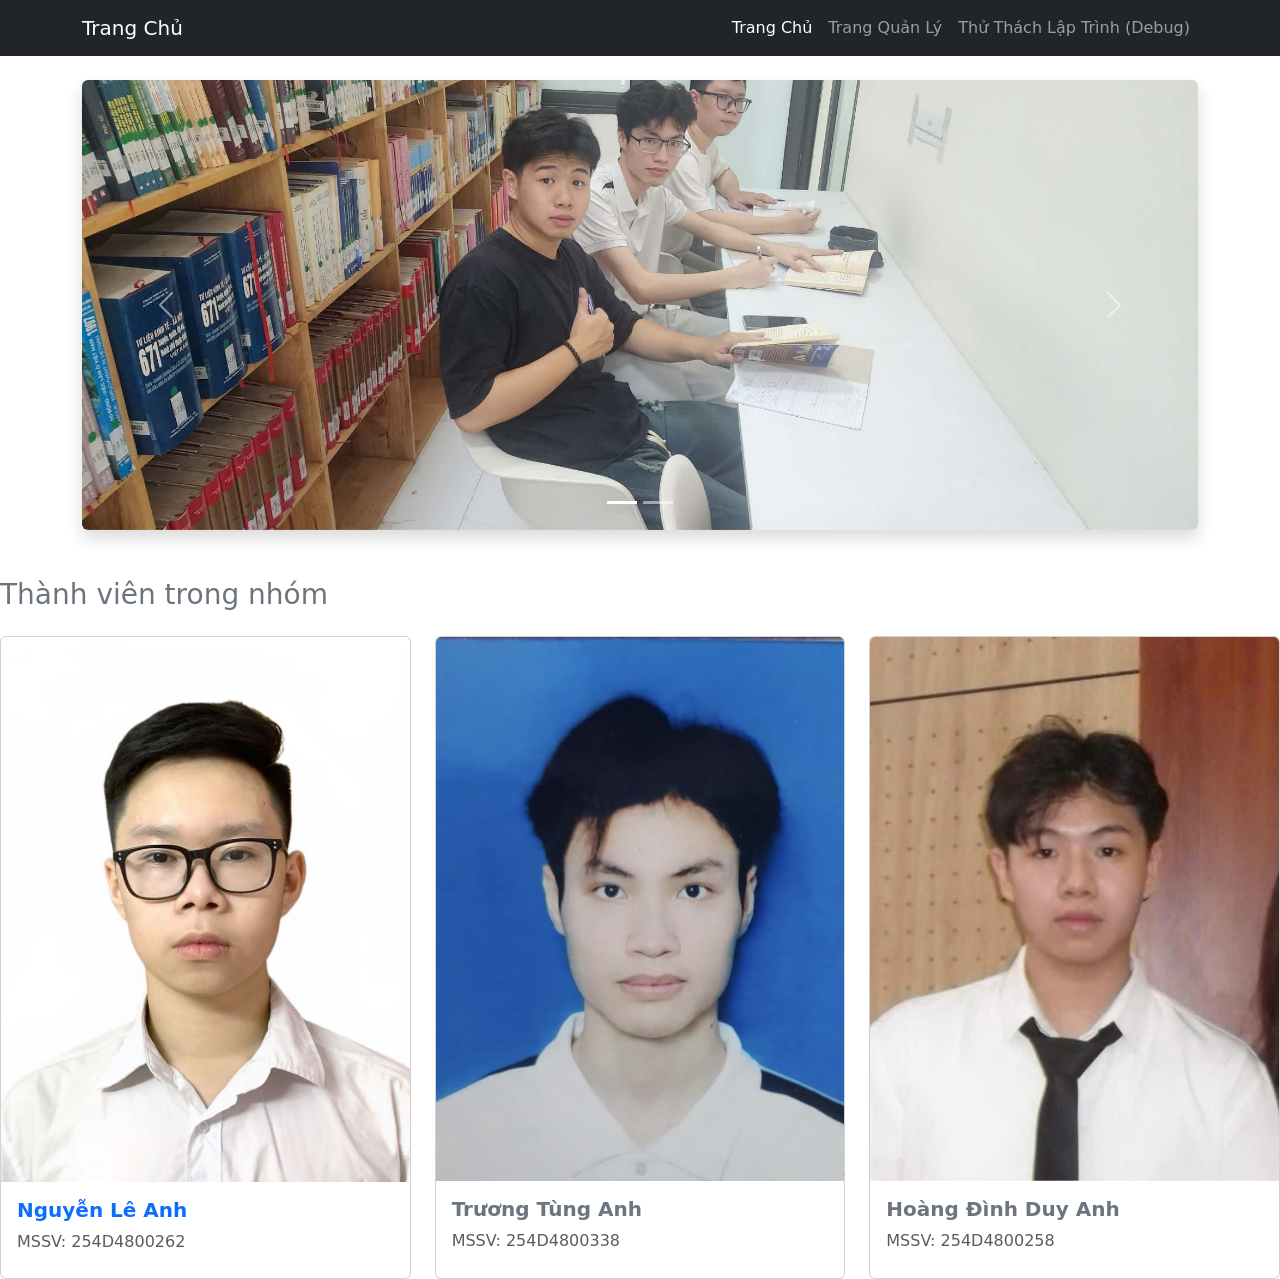
==== index.html @ 3762b153 "Update and rename trangchu.html to index.html" ====
<!doctype html>
<html lang="en">
  <head>
    <meta charset="UTF-8" />
    <meta name="viewport" content="width=device-width, initial-scale=1.0" />
    <title>Trang Chủ</title>
    <link rel="stylesheet" href="./bootstrap.min.css" />
  </head>
  <body>
    <nav class="navbar navbar-expand-lg navbar-dark bg-dark mb-4">
      <div class="container">
        <a class="navbar-brand" href="#">Trang Chủ</a>
        <div class="navbar-nav ms-auto">
          <a class="nav-link active" href="trangchu.html">Trang Chủ</a>
          <a class="nav-link" href="quanly.html">Trang Quản Lý</a>
          <a class="nav-link" href="Debug.html">Thử Thách Lập Trình (Debug)</a>
        </div>
      </div>
    </nav>


    <div class="container">
        <div id="groupCarousel" class="carousel slide mb-5 shadow rounded overflow-hidden" data-bs-ride="carousel">
            <div class="carousel-indicators">
                <button type="button" data-bs-target="#groupCarousel" data-bs-slide-to="0" class="active" aria-current="true" aria-label="Slide 1"></button>
                <button type="button" data-bs-target="#groupCarousel" data-bs-slide-to="1" aria-label="Slide 2"></button>
            </div>
            <div class="carousel-inner">
                <div class="carousel-item active">
                    <img src="./thuvien.jpg" class="d-block w-100" style="height: 450px; object-fit: cover;" alt="Ảnh nhóm học tập tại thư viện 1">
                </div>
                <div class="carousel-item">
                    <img src="./thuvien.jpg" class="d-block w-100" style="height: 450px; object-fit: cover;" alt="Ảnh nhóm học tập tại thư viện 2">
                </div>
            </div>
            <button class="carousel-control-prev" type="button" data-bs-target="#groupCarousel" data-bs-slide="prev">
                <span class="carousel-control-prev-icon" aria-hidden="true"></span>
                <span class="visually-hidden">Previous</span>
            </button>
            <button class="carousel-control-next" type="button" data-bs-target="#groupCarousel" data-bs-slide="next">
                <span class="carousel-control-next-icon" aria-hidden="true"></span>
                <span class="visually-hidden">Next</span>
            </button>
        </div>
    </div>


    <h3 class="mb-4 text-secondary">Thành viên trong nhóm</h3>
        <div class="row g-4">
            <div class="col-md-6 col-lg-4">
                <div class="card h-100 overflow-hidden">
                    <img src="./LeAnh.jpg" class="card-img-top profile-img" alt="" />
                    <div class="card-body">
                        <h5 class="card-title text-primary fw-bold">Nguyễn Lê Anh</h5>
                        <p class="text-muted mb-2">MSSV: 254D4800262</p>
                    </div>
                </div>
            </div>
            <div class="col-md-6 col-lg-4">
                <div class="card h-100 overflow-hidden">
                    <img src="./TungAnh.jpg" class="card-img-top profile-img" alt="" />
                    <div class="card-body">
                        <h5 class="card-title text-secondary fw-bold">Trương Tùng Anh</h5>
                        <p class="text-muted mb-2">MSSV: 254D4800338</p>
                    </div>
                </div>
            </div>
            <div class="col-md-6 col-lg-4">
                <div class="card h-100 overflow-hidden">
                    <img src="./DuyAnh.jpg" class="card-img-top profile-img" alt="" />
                    <div class="card-body">
                        <h5 class="card-title text-secondary fw-bold">Hoàng Đình Duy Anh</h5>
                        <p class="text-muted mb-2">MSSV: 254D4800258</p>
                    </div>
                </div>
            </div>
        </div>
    </div>
    <script src="https://cdn.jsdelivr.net/npm/bootstrap@5.3.0/dist/js/bootstrap.bundle.min.js"></script>
  </body>
</html>
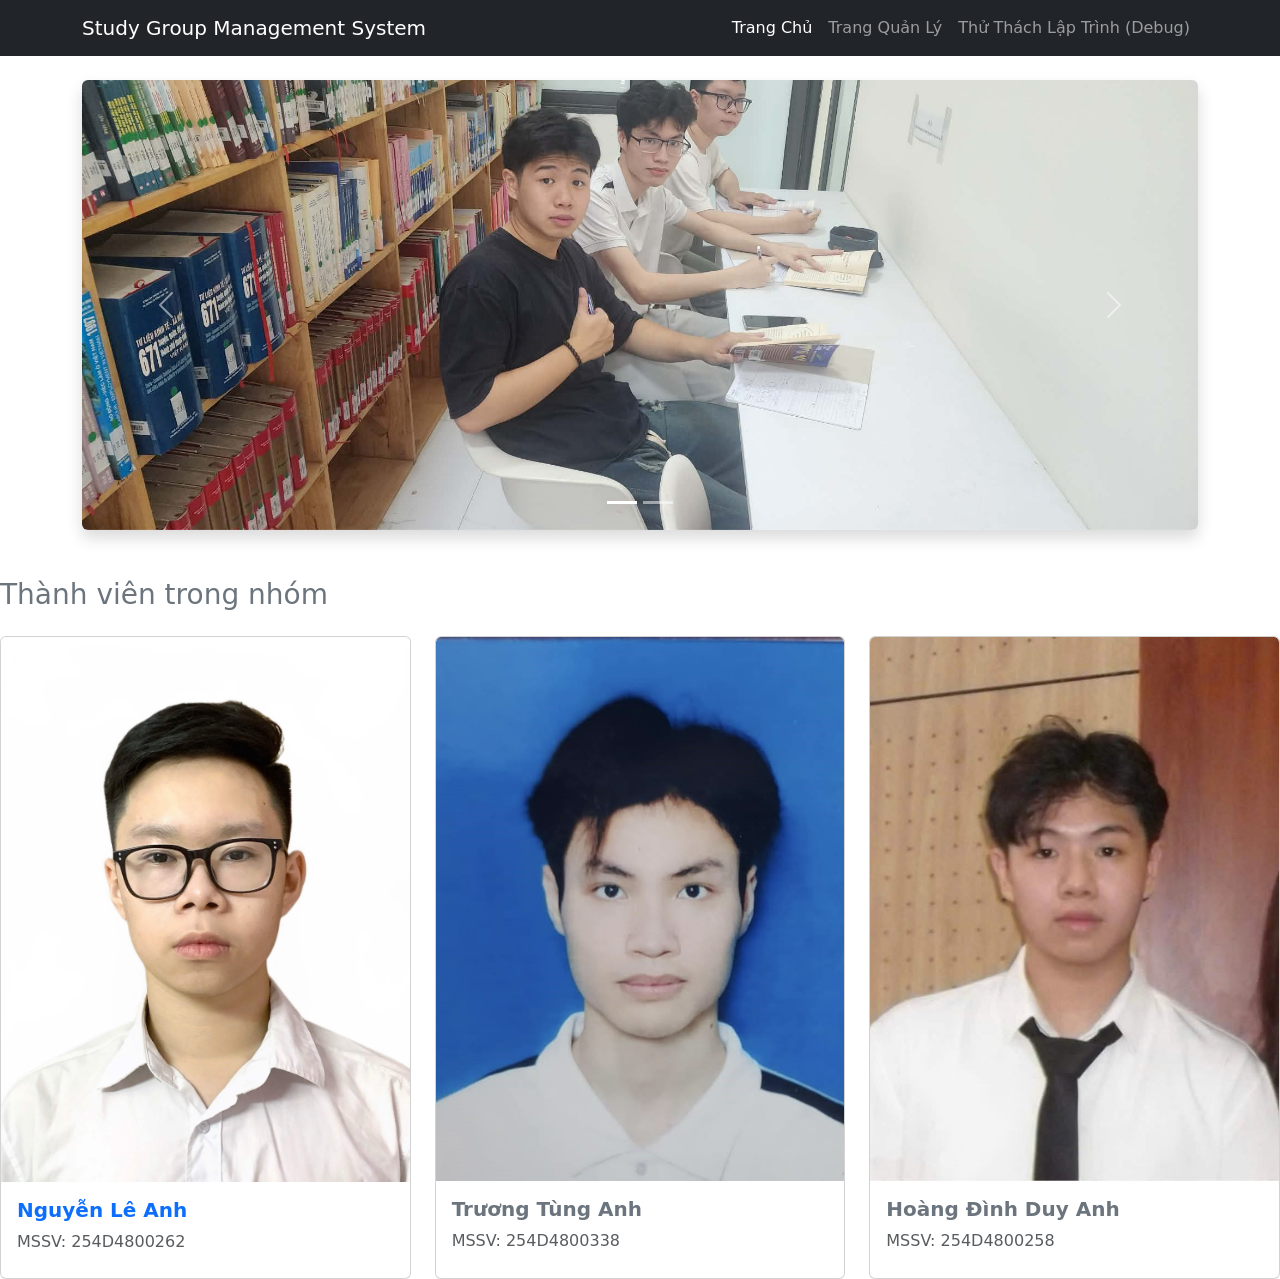
==== commit 3ac157c7: "Update index.html" ====
--- a/index.html
+++ b/index.html
@@ -3,15 +3,15 @@
   <head>
     <meta charset="UTF-8" />
     <meta name="viewport" content="width=device-width, initial-scale=1.0" />
-    <title>Trang Chủ</title>
+    <title>Trang Chủ - Hệ thống quản lý nhóm sinh viên</title>
     <link rel="stylesheet" href="./bootstrap.min.css" />
   </head>
   <body>
     <nav class="navbar navbar-expand-lg navbar-dark bg-dark mb-4">
       <div class="container">
-        <a class="navbar-brand" href="#">Trang Chủ</a>
+        <a class="navbar-brand" href="#">Study Group Management System</a>
         <div class="navbar-nav ms-auto">
-          <a class="nav-link active" href="trangchu.html">Trang Chủ</a>
+          <a class="nav-link active" href="index.html">Trang Chủ</a>
           <a class="nav-link" href="quanly.html">Trang Quản Lý</a>
           <a class="nav-link" href="Debug.html">Thử Thách Lập Trình (Debug)</a>
         </div>
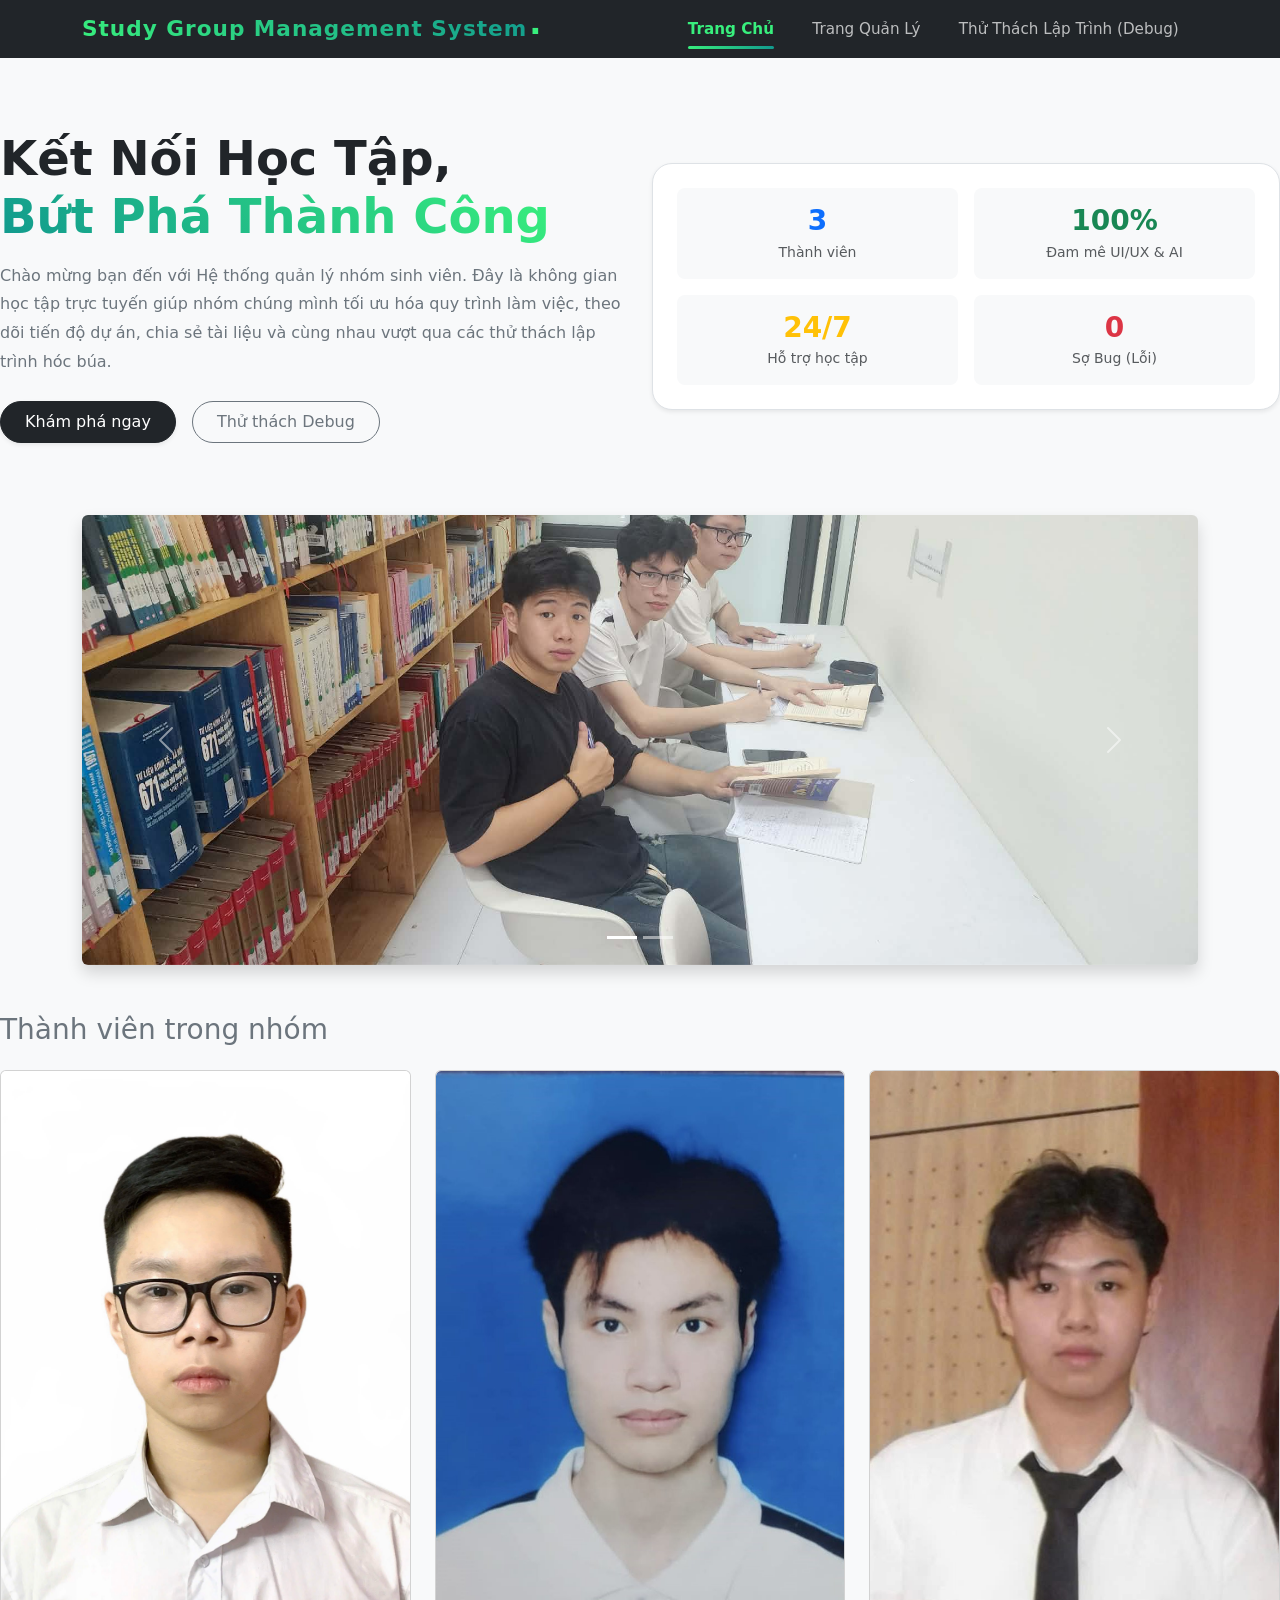
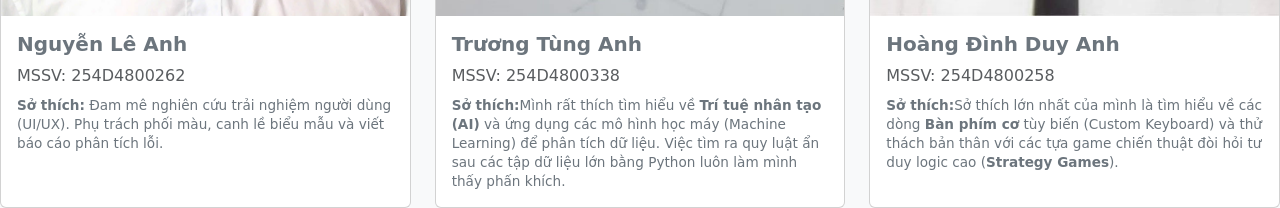
==== commit b42599c3: "Update index.html" ====
--- a/index.html
+++ b/index.html
@@ -5,6 +5,7 @@
     <meta name="viewport" content="width=device-width, initial-scale=1.0" />
     <title>Trang Chủ - Hệ thống quản lý nhóm sinh viên</title>
     <link rel="stylesheet" href="./bootstrap.min.css" />
+    <link rel="stylesheet" href="./index.css">
   </head>
   <body>
     <nav class="navbar navbar-expand-lg navbar-dark bg-dark mb-4">
@@ -18,6 +19,51 @@
       </div>
     </nav>
 
+    <div class="row align-items-center my-5 py-4">
+            <div class="col-lg-6 mb-4 mb-lg-0">
+                <h1 class="display-5 fw-bold text-dark mb-3">
+                    Kết Nối Học Tập,<br>
+                    <span class="text-transparent bg-clip-text" style="background: linear-gradient(45deg, #11998e, #38ef7d); -webkit-background-clip: text; -webkit-text-fill-color: transparent;">Bứt Phá Thành Công</span>
+                </h1>
+                <p class="text-secondary lead fs-6" style="line-height: 1.8;">
+                    Chào mừng bạn đến với <strong>Hệ thống quản lý nhóm sinh viên</strong>. Đây là không gian học tập trực tuyến giúp nhóm chúng mình tối ưu hóa quy trình làm việc, theo dõi tiến độ dự án, chia sẻ tài liệu và cùng nhau vượt qua các thử thách lập trình hóc búa. 
+                </p>
+                <div class="d-flex gap-3 mt-4">
+                    <a href="quanly.html" class="btn btn-dark px-4 py-2 rounded-pill fw-medium shadow-sm transition-all">Khám phá ngay</a>
+                    <a href="Debug.html" class="btn btn-outline-secondary px-4 py-2 rounded-pill fw-medium transition-all">Thử thách Debug</a>
+                </div>
+            </div>
+            <div class="col-lg-6 text-center">
+                <div class="p-4 bg-white rounded-4 shadow-sm border" style="border-radius: 20px !important;">
+                    <div class="row g-3">
+                        <div class="col-6">
+                            <div class="p-3 bg-light rounded-3">
+                                <h3 class="fw-bold text-primary mb-1">3</h3>
+                                <p class="text-muted small mb-0">Thành viên</p>
+                            </div>
+                        </div>
+                        <div class="col-6">
+                            <div class="p-3 bg-light rounded-3">
+                                <h3 class="fw-bold text-success mb-1">100%</h3>
+                                <p class="text-muted small mb-0">Đam mê UI/UX & AI</p>
+                            </div>
+                        </div>
+                        <div class="col-6">
+                            <div class="p-3 bg-light rounded-3">
+                                <h3 class="fw-bold text-warning mb-1">24/7</h3>
+                                <p class="text-muted small mb-0">Hỗ trợ học tập</p>
+                            </div>
+                        </div>
+                        <div class="col-6">
+                            <div class="p-3 bg-light rounded-3">
+                                <h3 class="fw-bold text-danger mb-1">0</h3>
+                                <p class="text-muted small mb-0">Sợ Bug (Lỗi)</p>
+                            </div>
+                        </div>
+                    </div>
+                </div>
+            </div>
+        </div>
 
     <div class="container">
         <div id="groupCarousel" class="carousel slide mb-5 shadow rounded overflow-hidden" data-bs-ride="carousel">
@@ -51,8 +97,11 @@
                 <div class="card h-100 overflow-hidden">
                     <img src="./LeAnh.jpg" class="card-img-top profile-img" alt="" />
                     <div class="card-body">
-                        <h5 class="card-title text-primary fw-bold">Nguyễn Lê Anh</h5>
+                        <h5 class="card-title text-secondary fw-bold">Nguyễn Lê Anh</h5>
                         <p class="text-muted mb-2">MSSV: 254D4800262</p>
+                        <p class="card-text text-secondary" style="font-size: 0.85rem; line-height: 1.4;">
+                            <strong>Sở thích:</strong> Đam mê nghiên cứu trải nghiệm người dùng (UI/UX). Phụ trách phối màu, canh lề biểu mẫu và viết báo cáo phân tích lỗi.
+                        </p>
                     </div>
                 </div>
             </div>
@@ -62,6 +111,9 @@
                     <div class="card-body">
                         <h5 class="card-title text-secondary fw-bold">Trương Tùng Anh</h5>
                         <p class="text-muted mb-2">MSSV: 254D4800338</p>
+                        <p class="card-text text-secondary" style="font-size: 0.85rem; line-height: 1.4;">
+                            <strong>Sở thích:</strong>Mình rất thích tìm hiểu về <strong>Trí tuệ nhân tạo (AI)</strong> và ứng dụng các mô hình học máy (Machine Learning) để phân tích dữ liệu. Việc tìm ra quy luật ẩn sau các tập dữ liệu lớn bằng Python luôn làm mình thấy phấn khích.
+                        </p>
                     </div>
                 </div>
             </div>
@@ -71,6 +123,9 @@
                     <div class="card-body">
                         <h5 class="card-title text-secondary fw-bold">Hoàng Đình Duy Anh</h5>
                         <p class="text-muted mb-2">MSSV: 254D4800258</p>
+                        <p class="card-text text-secondary" style="font-size: 0.85rem; line-height: 1.4;">
+                            <strong>Sở thích:</strong>Sở thích lớn nhất của mình là tìm hiểu về các dòng <strong>Bàn phím cơ</strong> tùy biến (Custom Keyboard) và thử thách bản thân với các tựa game chiến thuật đòi hỏi tư duy logic cao (<strong>Strategy Games</strong>).
+                        </p>
                     </div>
                 </div>
             </div>
--- a/index.css
+++ b/index.css
@@ -0,0 +1,87 @@
+body {
+  background-color: #f8f9fa;
+}
+body .navbar .container .navbar-brand {
+  font-weight: 800;
+  font-size: 1.35rem;
+  letter-spacing: 1px;
+  background: linear-gradient(45deg, #38ef7d, #11998e);
+  -webkit-background-clip: text;
+  -webkit-text-fill-color: transparent;
+  position: relative;
+  transition: all 0.4s ease;
+  display: inline-block;
+}
+body .navbar .container .navbar-brand:hover {
+  transform: scale(1.03);
+  text-shadow: 0 0 15px rgba(56, 239, 125, 0.4);
+}
+body .navbar .container .navbar-brand::after {
+  content: ".";
+  color: #38ef7d;
+  -webkit-text-fill-color: #38ef7d;
+  font-size: 2rem;
+  line-height: 0;
+  position: relative;
+  top: -2px;
+  margin-left: 2px;
+}
+body .navbar .navbar-nav .nav-link {
+  font-weight: 500;
+  font-size: 0.95rem;
+  padding: 0.5rem 1.2rem;
+  position: relative;
+  transition: color 0.3s ease;
+  color: rgba(255, 255, 255, 0.7);
+}
+body .navbar .navbar-nav .nav-link.active {
+  color: #38ef7d;
+  font-weight: 700;
+}
+body .navbar .navbar-nav .nav-link.active::after {
+  content: "";
+  position: absolute;
+  bottom: 0;
+  left: 1.2rem;
+  right: 1.2rem;
+  height: 3px;
+  background: linear-gradient(45deg, #38ef7d, #11998e);
+  border-radius: 2px;
+}
+body .navbar .navbar-nav .nav-link:not(.active)::after {
+  content: "";
+  position: absolute;
+  bottom: 0;
+  left: 50%;
+  width: 0;
+  height: 2px;
+  background-color: #38ef7d;
+  transition: all 0.3s ease-in-out;
+  border-radius: 2px;
+}
+body .navbar .navbar-nav .nav-link:hover {
+  color: #ffffff;
+}
+body .navbar .navbar-nav .nav-link:not(.active):hover::after {
+  left: 1.2rem;
+  width: calc(100% - 2.4rem);
+}
+body .container .row .card .profile-img {
+  height: 260px;
+  object-fit: cover;
+  object-position: top;
+}
+body .container .row .card {
+  border: none;
+  border-radius: 16px;
+  box-shadow: 0 4px 18px rgba(0, 0, 0, 0.04);
+  transition: all 0.3s cubic-bezier(0.25, 0.8, 0.25, 1);
+  background-color: #ffffff;
+}
+body .container .row .card:hover {
+  transform: translateY(-6px);
+  box-shadow: 0 12px 30px rgba(0, 0, 0, 0.1);
+}
+body .container .row .card .card-body {
+  padding: 1.5rem;
+}
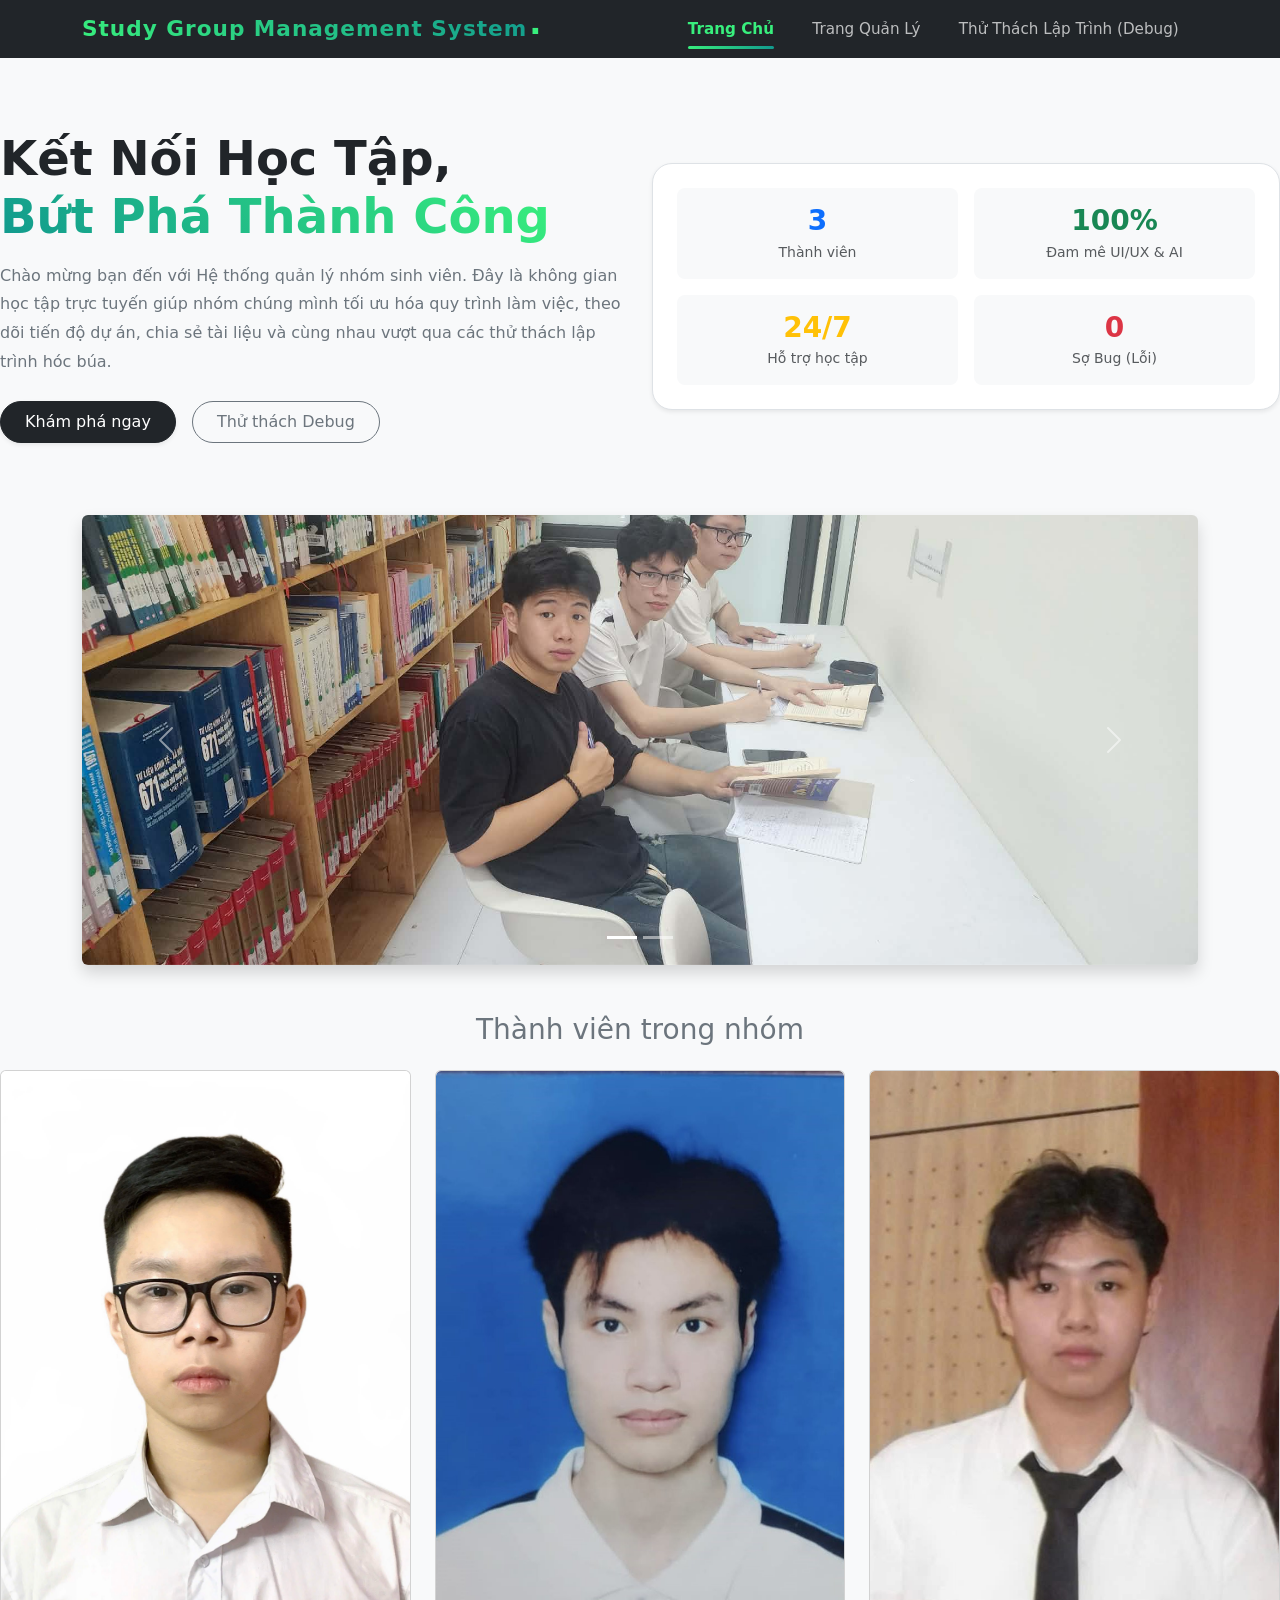
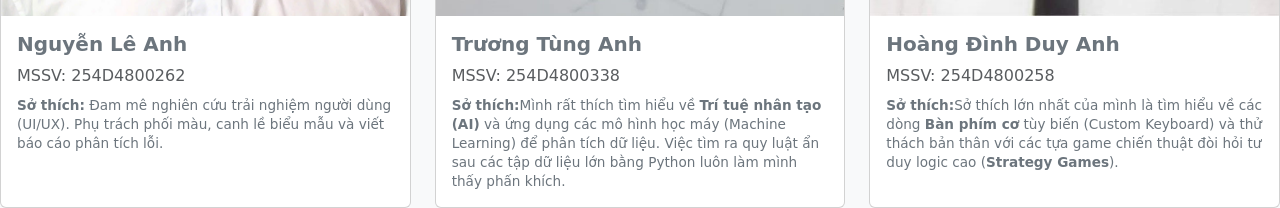
==== commit e21585d4: "Update index.html" ====
--- a/index.html
+++ b/index.html
@@ -91,7 +91,7 @@
     </div>
 
 
-    <h3 class="mb-4 text-secondary">Thành viên trong nhóm</h3>
+    <h3 align="center" class="mb-4 text-secondary">Thành viên trong nhóm</h3>
         <div class="row g-4">
             <div class="col-md-6 col-lg-4">
                 <div class="card h-100 overflow-hidden">
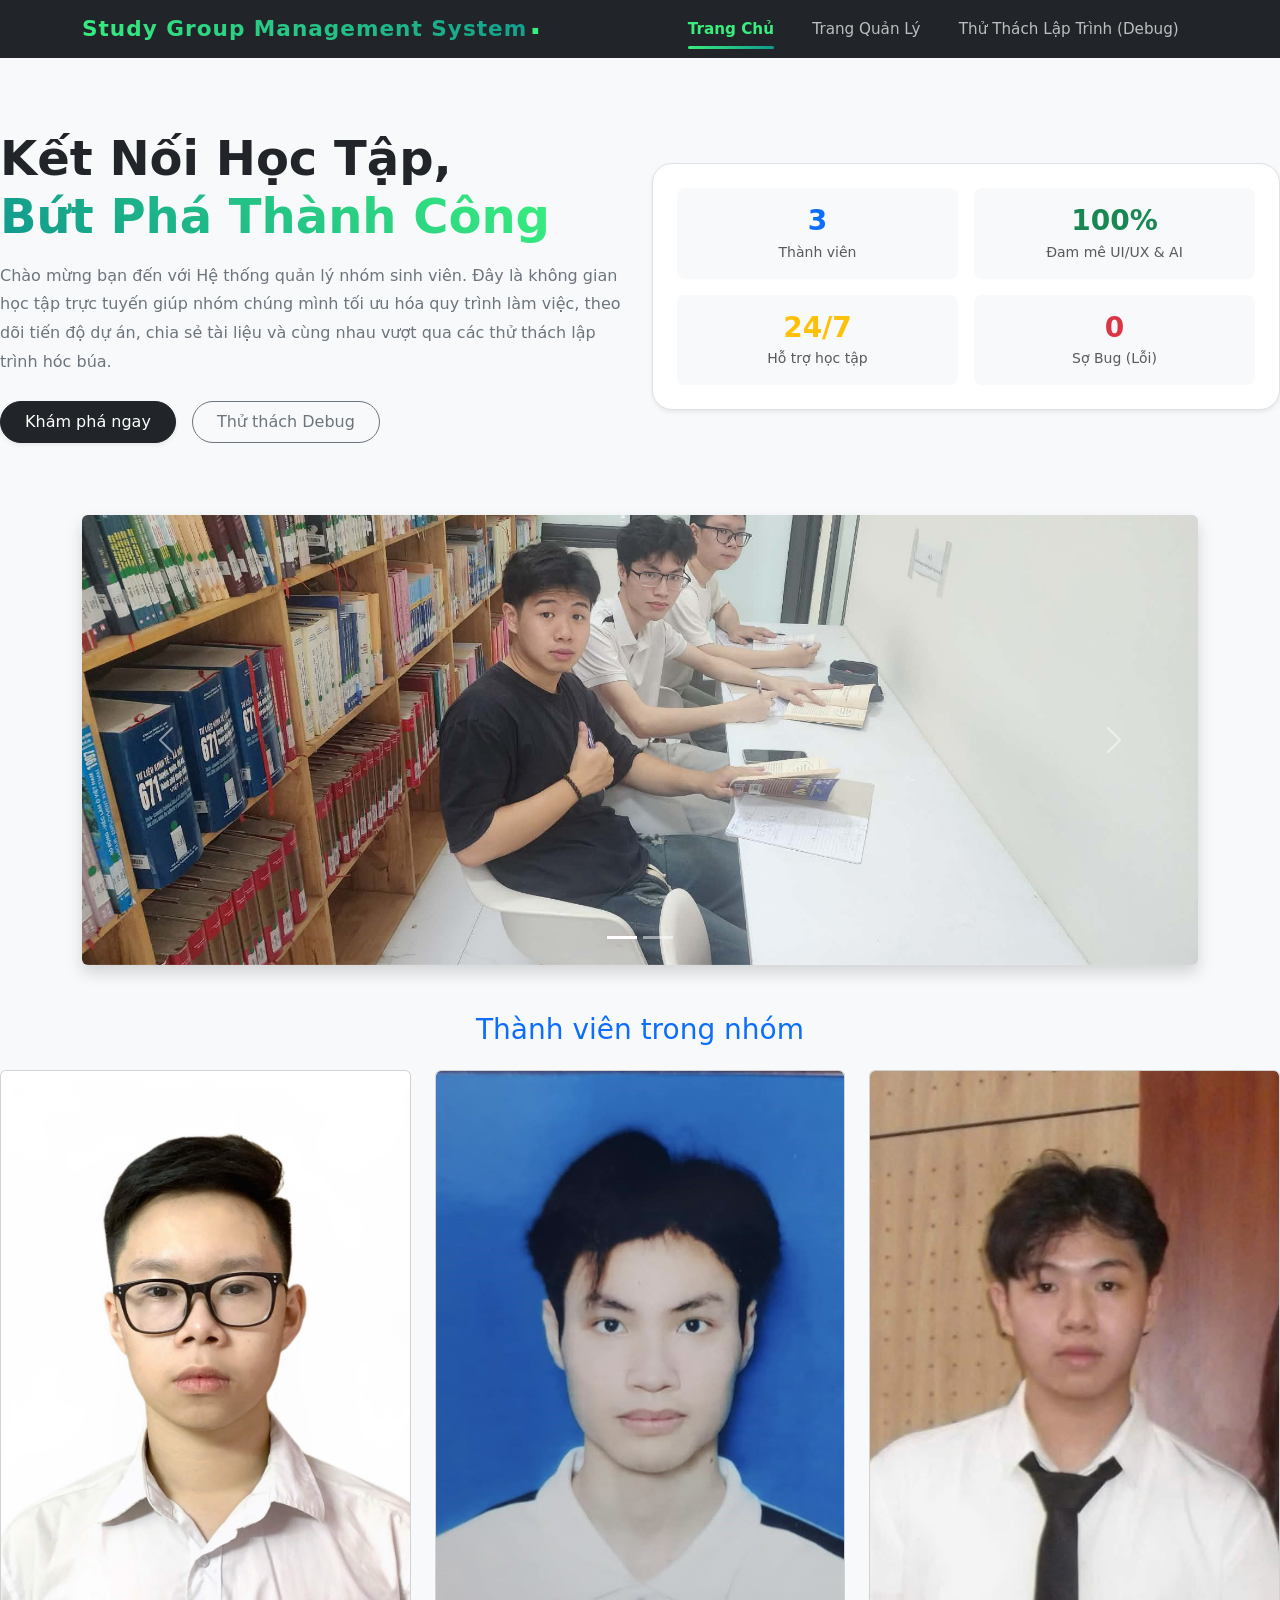
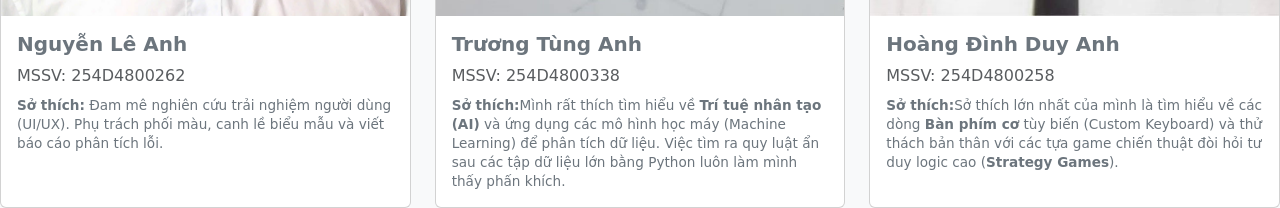
==== commit a0ddfe96: "Update index.html" ====
--- a/index.html
+++ b/index.html
@@ -91,7 +91,7 @@
     </div>
 
 
-    <h3 align="center" class="mb-4 text-secondary">Thành viên trong nhóm</h3>
+    <h3 align="center" class="mb-4 text-primary">Thành viên trong nhóm</h3>
         <div class="row g-4">
             <div class="col-md-6 col-lg-4">
                 <div class="card h-100 overflow-hidden">
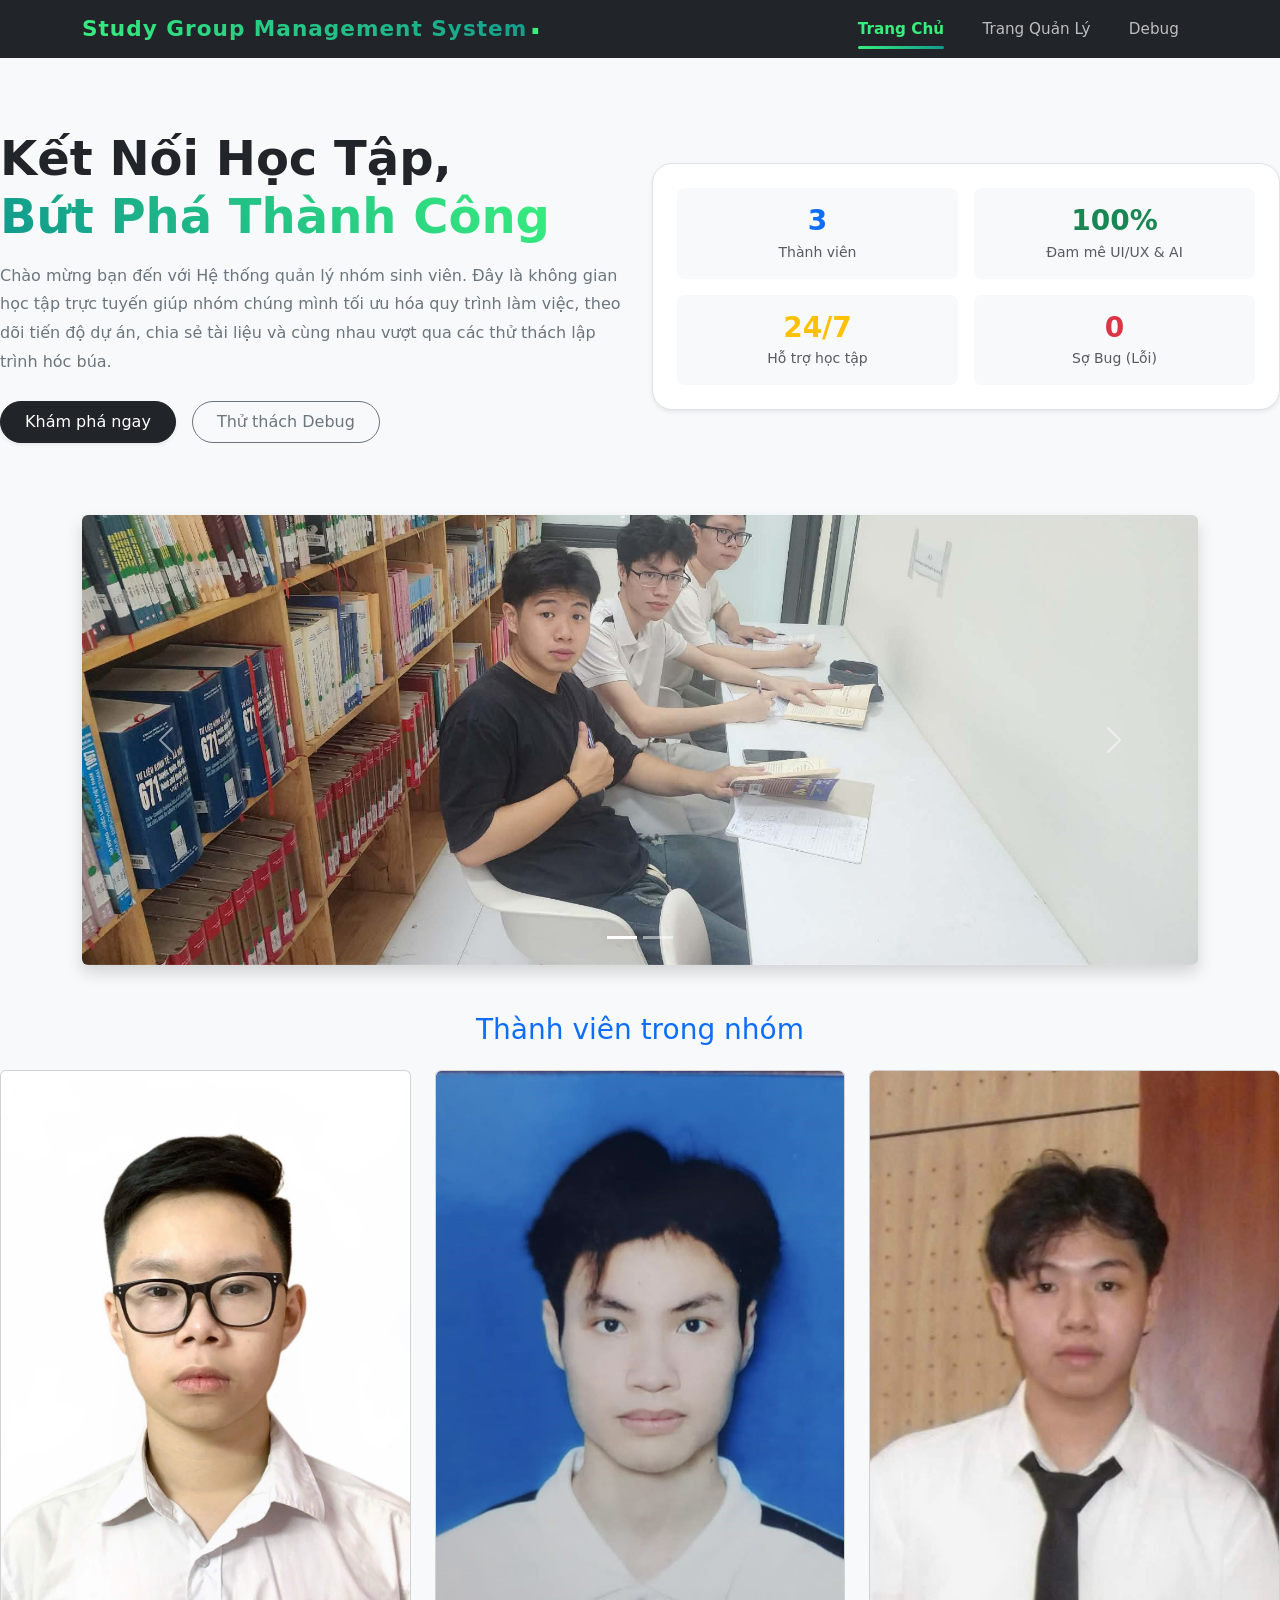
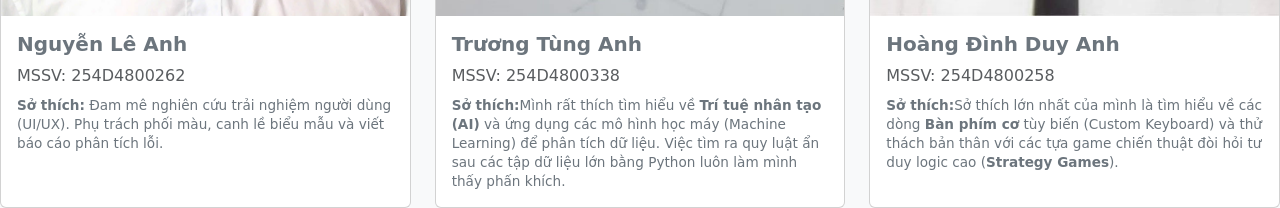
==== commit 0440dc17: "Update index.html" ====
--- a/index.html
+++ b/index.html
@@ -14,7 +14,7 @@
         <div class="navbar-nav ms-auto">
           <a class="nav-link active" href="index.html">Trang Chủ</a>
           <a class="nav-link" href="quanly.html">Trang Quản Lý</a>
-          <a class="nav-link" href="Debug.html">Thử Thách Lập Trình (Debug)</a>
+          <a class="nav-link" href="Debug.html">Debug</a>
         </div>
       </div>
     </nav>
@@ -76,7 +76,7 @@
                     <img src="./thuvien.jpg" class="d-block w-100" style="height: 450px; object-fit: cover;" alt="Ảnh nhóm học tập tại thư viện 1">
                 </div>
                 <div class="carousel-item">
-                    <img src="./thuvien.jpg" class="d-block w-100" style="height: 450px; object-fit: cover;" alt="Ảnh nhóm học tập tại thư viện 2">
+                    <img src="./Truong-Dai-Hoc-Cong-.jpeg" class="d-block w-100" style="height: 450px; object-fit: cover;" alt="Ảnh nhóm học tập tại thư viện 2">
                 </div>
             </div>
             <button class="carousel-control-prev" type="button" data-bs-target="#groupCarousel" data-bs-slide="prev">
